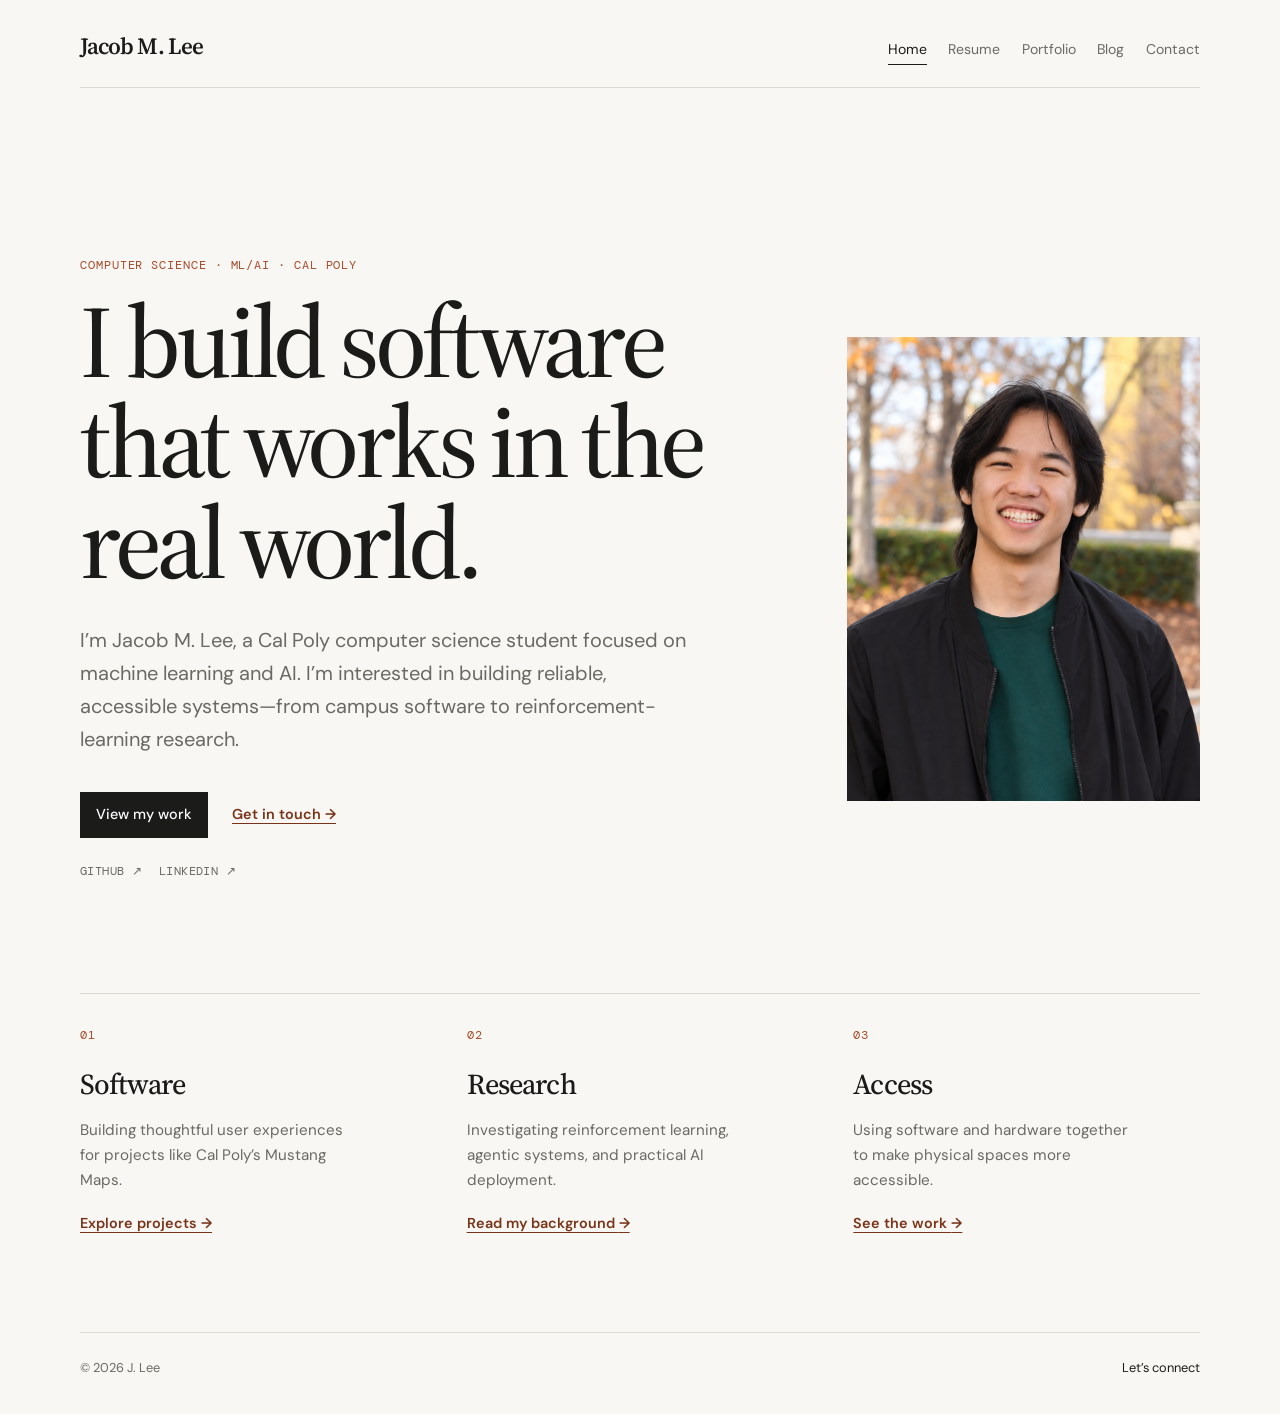
==== index.html @ ea88ec27 "Add portrait and social profiles" ====
<!DOCTYPE html>
<html lang="en">
  <head>
    <meta charset="UTF-8">
    <meta name="viewport" content="width=device-width, initial-scale=1.0">
    <title>Jacob M. Lee — Personal Website</title>
    <link rel="stylesheet" href="styles.css">
  </head>
  <body>
    <nav class="navbar" aria-label="Main navigation">
      <a class="wordmark" href="index.html">Jacob M. Lee</a>
      <ul>
        <li><a class="current" href="index.html">Home</a></li>
        <li><a href="resume.html">Resume</a></li>
        <li><a href="portfolio.html">Portfolio</a></li>
        <li><a href="blog.html">Blog</a></li>
        <li><a href="contact.html">Contact</a></li>
      </ul>
    </nav>
    <main>
      <section class="hero" aria-labelledby="intro-heading">
        <div class="hero-content">
          <p class="eyebrow">Computer Science · ML/AI · Cal Poly</p>
          <h1 id="intro-heading">I build software that works in the real world.</h1>
          <p class="hero-copy">I’m Jacob M. Lee, a Cal Poly computer science student focused on machine learning and AI. I’m interested in building reliable, accessible systems—from campus software to reinforcement-learning research.</p>
          <div class="hero-links">
            <a class="button" href="portfolio.html">View my work</a>
            <a class="text-link" href="contact.html">Get in touch <span aria-hidden="true">→</span></a>
          </div>
          <div class="social-links" aria-label="Social links">
            <a href="https://github.com/JMLee1231" target="_blank" rel="noopener noreferrer">GitHub <span aria-hidden="true">↗</span></a>
            <a href="https://www.linkedin.com/in/jacob-lee-8314b5282/" target="_blank" rel="noopener noreferrer">LinkedIn <span aria-hidden="true">↗</span></a>
          </div>
        </div>
        <figure class="portrait"><img src="jacob-m-lee-portrait.png" alt="Jacob M. Lee smiling outdoors"></figure>
      </section>
      <section class="intro-grid" aria-label="Site overview">
        <div><p class="eyebrow">01</p><h2>Software</h2><p>Building thoughtful user experiences for projects like Cal Poly’s Mustang Maps.</p><a class="text-link" href="portfolio.html">Explore projects <span aria-hidden="true">→</span></a></div>
        <div><p class="eyebrow">02</p><h2>Research</h2><p>Investigating reinforcement learning, agentic systems, and practical AI deployment.</p><a class="text-link" href="resume.html">Read my background <span aria-hidden="true">→</span></a></div>
        <div><p class="eyebrow">03</p><h2>Access</h2><p>Using software and hardware together to make physical spaces more accessible.</p><a class="text-link" href="portfolio.html">See the work <span aria-hidden="true">→</span></a></div>
      </section>
    </main>
    <footer class="footer"><span>© 2026 J. Lee</span><a href="contact.html">Let’s connect</a></footer>
  </body>
</html>
---- styles.css ----
@import url("https://fonts.googleapis.com/css2?family=DM+Mono:wght@400;500&family=DM+Sans:opsz,wght@9..40,400;9..40,500;9..40,600&family=Source+Serif+4:opsz,wght@8..60,500;8..60,600&display=swap");

:root {
  --ink: #1b1b1a;
  --muted: #6b6963;
  --paper: #f8f7f3;
  --surface: #fffefa;
  --rule: #dcd9d0;
  --accent: #a64b2a;
  --accent-dark: #783318;
  --serif: "Source Serif 4", Georgia, serif;
  --sans: "DM Sans", Arial, sans-serif;
  --mono: "DM Mono", monospace;
}

* { box-sizing: border-box; }

html { scroll-behavior: smooth; }

body {
  margin: 0;
  color: var(--ink);
  background: var(--paper);
  font-family: var(--sans);
  font-size: 16px;
  line-height: 1.65;
}

a { color: inherit; }
a:focus-visible { outline: 2px solid var(--accent); outline-offset: 4px; }

.navbar {
  display: flex;
  align-items: baseline;
  justify-content: space-between;
  width: min(1120px, calc(100% - 3rem));
  margin: 0 auto;
  padding: 1.7rem 0 1.35rem;
  border-bottom: 1px solid var(--rule);
}

.wordmark {
  font-family: var(--serif);
  font-size: 1.45rem;
  font-weight: 600;
  letter-spacing: -0.04em;
  text-decoration: none;
}

.navbar ul {
  display: flex;
  flex-wrap: wrap;
  gap: 1.35rem;
  margin: 0;
  padding: 0;
  list-style: none;
}

.navbar li a {
  color: var(--muted);
  font-size: 0.88rem;
  text-decoration: none;
}

.navbar li a:hover, .navbar li a.current { color: var(--ink); }
.navbar li a.current { padding-bottom: 0.35rem; border-bottom: 1px solid var(--ink); }

main { width: min(1120px, calc(100% - 3rem)); min-height: calc(100vh - 180px); margin: 0 auto; }

.hero { display: grid; grid-template-columns: minmax(0, 1fr) minmax(220px, 0.52fr); gap: clamp(2.5rem, 7vw, 6rem); align-items: center; padding: clamp(5rem, 14vw, 10.5rem) 0 clamp(4rem, 10vw, 7rem); }
.hero-content { max-width: 760px; }
.eyebrow { margin: 0 0 1rem; color: var(--accent); font-family: var(--mono); font-size: 0.72rem; letter-spacing: 0.08em; text-transform: uppercase; }

.hero h1, .page-title, .empty-state h2 {
  margin: 0;
  font-family: var(--serif);
  font-weight: 500;
  letter-spacing: -0.045em;
  line-height: 0.98;
}

.hero h1 { max-width: 760px; font-size: clamp(3.35rem, 8vw, 6.7rem); }
.hero-copy { max-width: 620px; margin: 2rem 0 0; color: var(--muted); font-size: clamp(1.05rem, 2vw, 1.25rem); }

.hero-links { display: flex; align-items: center; gap: 1.5rem; margin-top: 2.25rem; }
.button { display: inline-block; padding: 0.7rem 1rem; color: #fff; background: var(--ink); font-size: 0.9rem; font-weight: 500; text-decoration: none; transition: background 160ms ease; }
.button:hover { background: var(--accent-dark); }
.text-link { color: var(--accent-dark); font-size: 0.9rem; font-weight: 600; text-underline-offset: 0.25em; }
.text-link:hover { color: var(--accent); }
.social-links { display: flex; gap: 1rem; margin-top: 1.5rem; }
.social-links a, .contact-social a { color: var(--muted); font-family: var(--mono); font-size: 0.72rem; letter-spacing: 0.04em; text-decoration: none; text-transform: uppercase; }
.social-links a:hover, .contact-social a:hover { color: var(--accent); }
.portrait { aspect-ratio: 0.76; margin: 0; overflow: hidden; background: #ddd8cf; }
.portrait img { width: 100%; height: 100%; object-fit: cover; }

.intro-grid { display: grid; grid-template-columns: repeat(3, 1fr); gap: 2.5rem; padding: 2rem 0 6rem; border-top: 1px solid var(--rule); }
.intro-grid h2 { margin: 0 0 0.6rem; font-family: var(--serif); font-size: 1.8rem; font-weight: 500; letter-spacing: -0.03em; }
.intro-grid div > p:not(.eyebrow) { max-width: 285px; margin: 0 0 1rem; color: var(--muted); font-size: 0.95rem; }

.page-header { max-width: 680px; padding: clamp(4.5rem, 10vw, 7rem) 0 3.5rem; }
.page-title { font-size: clamp(3rem, 6vw, 5rem); }
.page-header > p:last-child { margin: 1.4rem 0 0; color: var(--muted); font-size: 1.1rem; }
.contact-social { display: flex; gap: 1rem; margin-top: 1.4rem; }

.project { display: grid; grid-template-columns: 1.05fr 0.95fr; gap: clamp(2rem, 6vw, 5rem); align-items: center; padding: 3rem 0; border-top: 1px solid var(--rule); }
.project-list { padding-bottom: 5rem; }
.project-preview { display: flex; flex-direction: column; justify-content: space-between; aspect-ratio: 1.35; padding: 1.5rem; color: #fff; background: #263a34; text-decoration: none; }
.map-preview { background: #263a34; }
.access-preview { background: #7a5537; }
.research-preview { background: #304b6d; }
.project-preview span { font-family: var(--serif); font-size: clamp(3rem, 8vw, 6rem); line-height: 1; }
.project-preview small { font-family: var(--mono); font-size: 0.68rem; letter-spacing: 0.08em; text-transform: uppercase; }
.project-meta { margin: 0 0 0.7rem; color: var(--accent); font-family: var(--mono); font-size: 0.72rem; letter-spacing: 0.06em; text-transform: uppercase; }
.project-name { margin: 0; font-family: var(--serif); font-size: clamp(2rem, 4vw, 3rem); font-weight: 500; letter-spacing: -0.04em; line-height: 1.1; }
.project-description { margin: 1rem 0 1.25rem; color: var(--muted); }

.resume, #contact-form { max-width: 780px; padding-bottom: 6rem; }
.resume-downloads { display: flex; flex-wrap: wrap; gap: 1.5rem; margin: -1.5rem 0 3rem; }
.download-link { display: inline-block; padding-bottom: 0.2rem; color: var(--accent-dark); font-size: 0.9rem; font-weight: 600; text-decoration: none; border-bottom: 1px solid currentColor; }
.download-link span { margin-left: 0.35rem; color: var(--muted); font-family: var(--mono); font-size: 0.65rem; letter-spacing: 0.08em; }
.section { padding: 2rem 0; border-top: 1px solid var(--rule); }
.section-title { margin: 0 0 1rem; font-family: var(--serif); font-size: 1.65rem; font-weight: 500; letter-spacing: -0.025em; }
.entry + .entry { margin-top: 1.5rem; }
.entry-title { margin: 0; font-size: 1rem; font-weight: 600; }
.entry-info, .entry-description { margin: 0.2rem 0; color: var(--muted); }
.entry-description { max-width: 600px; }
.course-list, .skill-list { display: flex; flex-wrap: wrap; gap: 0.65rem; margin: 0; padding: 0; list-style: none; }
.course-list li, .skill-list li { padding: 0.35rem 0.6rem; border: 1px solid var(--rule); font-size: 0.85rem; }

#contact-form { display: grid; gap: 1.5rem; max-width: 620px; }
.form-row { display: grid; gap: 0.45rem; }
label { font-size: 0.88rem; font-weight: 600; }
input, textarea { width: 100%; padding: 0.75rem 0; color: var(--ink); background: transparent; font: inherit; border: 0; border-bottom: 1px solid var(--rule); border-radius: 0; }
textarea { min-height: 8rem; resize: vertical; }
input:focus, textarea:focus { outline: 0; border-color: var(--accent); }
input[type="submit"] { width: fit-content; margin-top: 0.35rem; padding: 0.75rem 1rem; color: #fff; background: var(--ink); border: 0; cursor: pointer; font-size: 0.9rem; font-weight: 500; }
input[type="submit"]:hover { background: var(--accent-dark); }

.empty-state { max-width: 720px; padding: 2.5rem 0 6rem; border-top: 1px solid var(--rule); }
.empty-state h2 { font-size: clamp(2rem, 4vw, 3.2rem); }
.empty-state > p:last-child { max-width: 480px; color: var(--muted); }

.footer { display: flex; justify-content: space-between; width: min(1120px, calc(100% - 3rem)); margin: 0 auto; padding: 1.5rem 0 2.25rem; color: var(--muted); border-top: 1px solid var(--rule); font-size: 0.8rem; }
.footer a { color: var(--ink); text-decoration: none; }
.footer a:hover { color: var(--accent); }

@media (max-width: 700px) {
  .navbar { align-items: flex-start; flex-direction: column; gap: 1rem; }
  .navbar ul { gap: 0.75rem 1rem; }
  .hero, .intro-grid, .project { grid-template-columns: 1fr; gap: 2rem; }
  .portrait { width: min(360px, 100%); }
  .intro-grid { gap: 2.25rem; }
  .hero-links { align-items: flex-start; flex-direction: column; gap: 1rem; }
}

@media (max-width: 420px) {
  main, .navbar, .footer { width: min(100% - 2rem, 1120px); }
  .navbar ul { font-size: 0.84rem; }
}
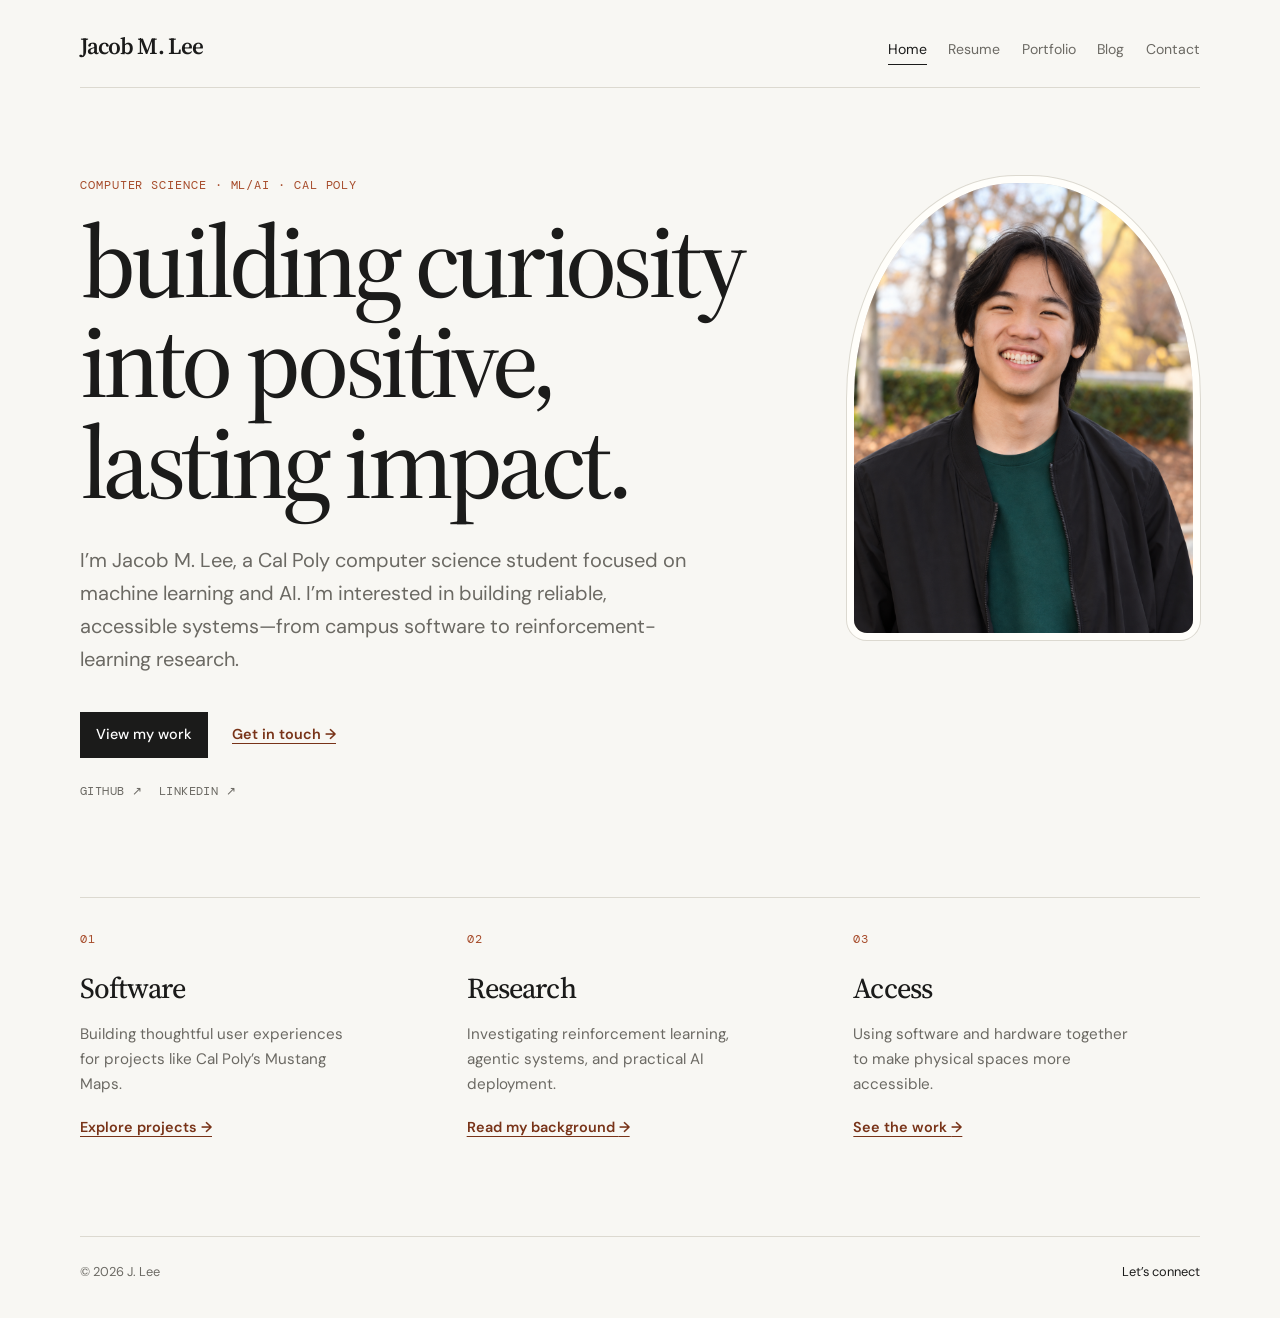
==== commit 5a629b7e: "Refine landing page hero" ====
--- a/index.html
+++ b/index.html
@@ -21,7 +21,7 @@
       <section class="hero" aria-labelledby="intro-heading">
         <div class="hero-content">
           <p class="eyebrow">Computer Science · ML/AI · Cal Poly</p>
-          <h1 id="intro-heading">I build software that works in the real world.</h1>
+          <h1 id="intro-heading">building curiosity into positive, lasting impact.</h1>
           <p class="hero-copy">I’m Jacob M. Lee, a Cal Poly computer science student focused on machine learning and AI. I’m interested in building reliable, accessible systems—from campus software to reinforcement-learning research.</p>
           <div class="hero-links">
             <a class="button" href="portfolio.html">View my work</a>
--- a/styles.css
+++ b/styles.css
@@ -67,7 +67,7 @@
 
 main { width: min(1120px, calc(100% - 3rem)); min-height: calc(100vh - 180px); margin: 0 auto; }
 
-.hero { display: grid; grid-template-columns: minmax(0, 1fr) minmax(220px, 0.52fr); gap: clamp(2.5rem, 7vw, 6rem); align-items: center; padding: clamp(5rem, 14vw, 10.5rem) 0 clamp(4rem, 10vw, 7rem); }
+.hero { display: grid; grid-template-columns: minmax(0, 1fr) minmax(220px, 0.52fr); gap: clamp(2.5rem, 7vw, 6rem); align-items: start; padding: clamp(3.25rem, 7vw, 5.5rem) 0 clamp(4rem, 8vw, 6rem); }
 .hero-content { max-width: 760px; }
 .eyebrow { margin: 0 0 1rem; color: var(--accent); font-family: var(--mono); font-size: 0.72rem; letter-spacing: 0.08em; text-transform: uppercase; }
 
@@ -90,7 +90,7 @@
 .social-links { display: flex; gap: 1rem; margin-top: 1.5rem; }
 .social-links a, .contact-social a { color: var(--muted); font-family: var(--mono); font-size: 0.72rem; letter-spacing: 0.04em; text-decoration: none; text-transform: uppercase; }
 .social-links a:hover, .contact-social a:hover { color: var(--accent); }
-.portrait { aspect-ratio: 0.76; margin: 0; overflow: hidden; background: #ddd8cf; }
+.portrait { align-self: start; aspect-ratio: 0.76; margin: 0; overflow: hidden; background: #ddd8cf; border: 7px solid var(--surface); border-radius: 48% 48% 1.25rem 1.25rem; box-shadow: 0 0 0 1px var(--rule); }
 .portrait img { width: 100%; height: 100%; object-fit: cover; }
 
 .intro-grid { display: grid; grid-template-columns: repeat(3, 1fr); gap: 2.5rem; padding: 2rem 0 6rem; border-top: 1px solid var(--rule); }
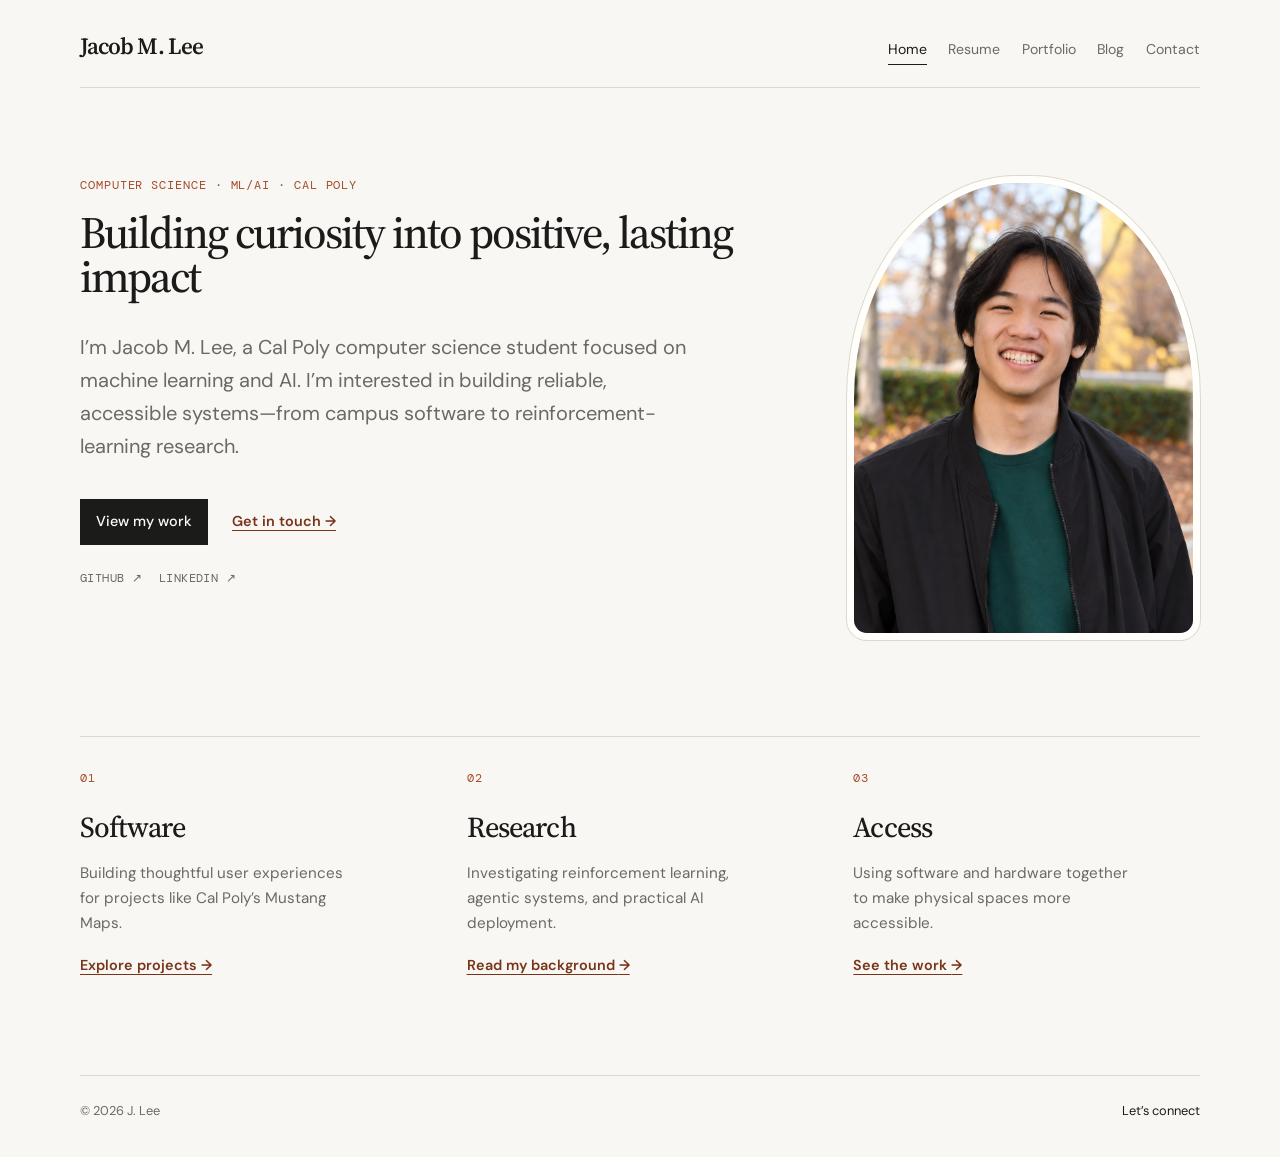
==== commit 8f699dc6: "Improve hero and contact confirmation" ====
--- a/index.html
+++ b/index.html
@@ -21,7 +21,7 @@
       <section class="hero" aria-labelledby="intro-heading">
         <div class="hero-content">
           <p class="eyebrow">Computer Science · ML/AI · Cal Poly</p>
-          <h1 id="intro-heading">building curiosity into positive, lasting impact.</h1>
+          <h1 id="intro-heading">Building curiosity into positive, lasting impact</h1>
           <p class="hero-copy">I’m Jacob M. Lee, a Cal Poly computer science student focused on machine learning and AI. I’m interested in building reliable, accessible systems—from campus software to reinforcement-learning research.</p>
           <div class="hero-links">
             <a class="button" href="portfolio.html">View my work</a>
--- a/styles.css
+++ b/styles.css
@@ -79,7 +79,7 @@
   line-height: 0.98;
 }
 
-.hero h1 { max-width: 760px; font-size: clamp(3.35rem, 8vw, 6.7rem); }
+.hero h1 { max-width: 760px; font-size: clamp(2.5rem, 3.5vw, 3.25rem); }
 .hero-copy { max-width: 620px; margin: 2rem 0 0; color: var(--muted); font-size: clamp(1.05rem, 2vw, 1.25rem); }
 
 .hero-links { display: flex; align-items: center; gap: 1.5rem; margin-top: 2.25rem; }
@@ -128,6 +128,8 @@
 .course-list li, .skill-list li { padding: 0.35rem 0.6rem; border: 1px solid var(--rule); font-size: 0.85rem; }
 
 #contact-form { display: grid; gap: 1.5rem; max-width: 620px; }
+.form-confirmation { max-width: 620px; margin: 0 0 1.5rem; padding: 0.9rem 1rem; color: #245b3b; background: #e7f0e8; border-left: 3px solid #3e7b54; font-size: 0.92rem; }
+.honeypot { display: none; }
 .form-row { display: grid; gap: 0.45rem; }
 label { font-size: 0.88rem; font-weight: 600; }
 input, textarea { width: 100%; padding: 0.75rem 0; color: var(--ink); background: transparent; font: inherit; border: 0; border-bottom: 1px solid var(--rule); border-radius: 0; }
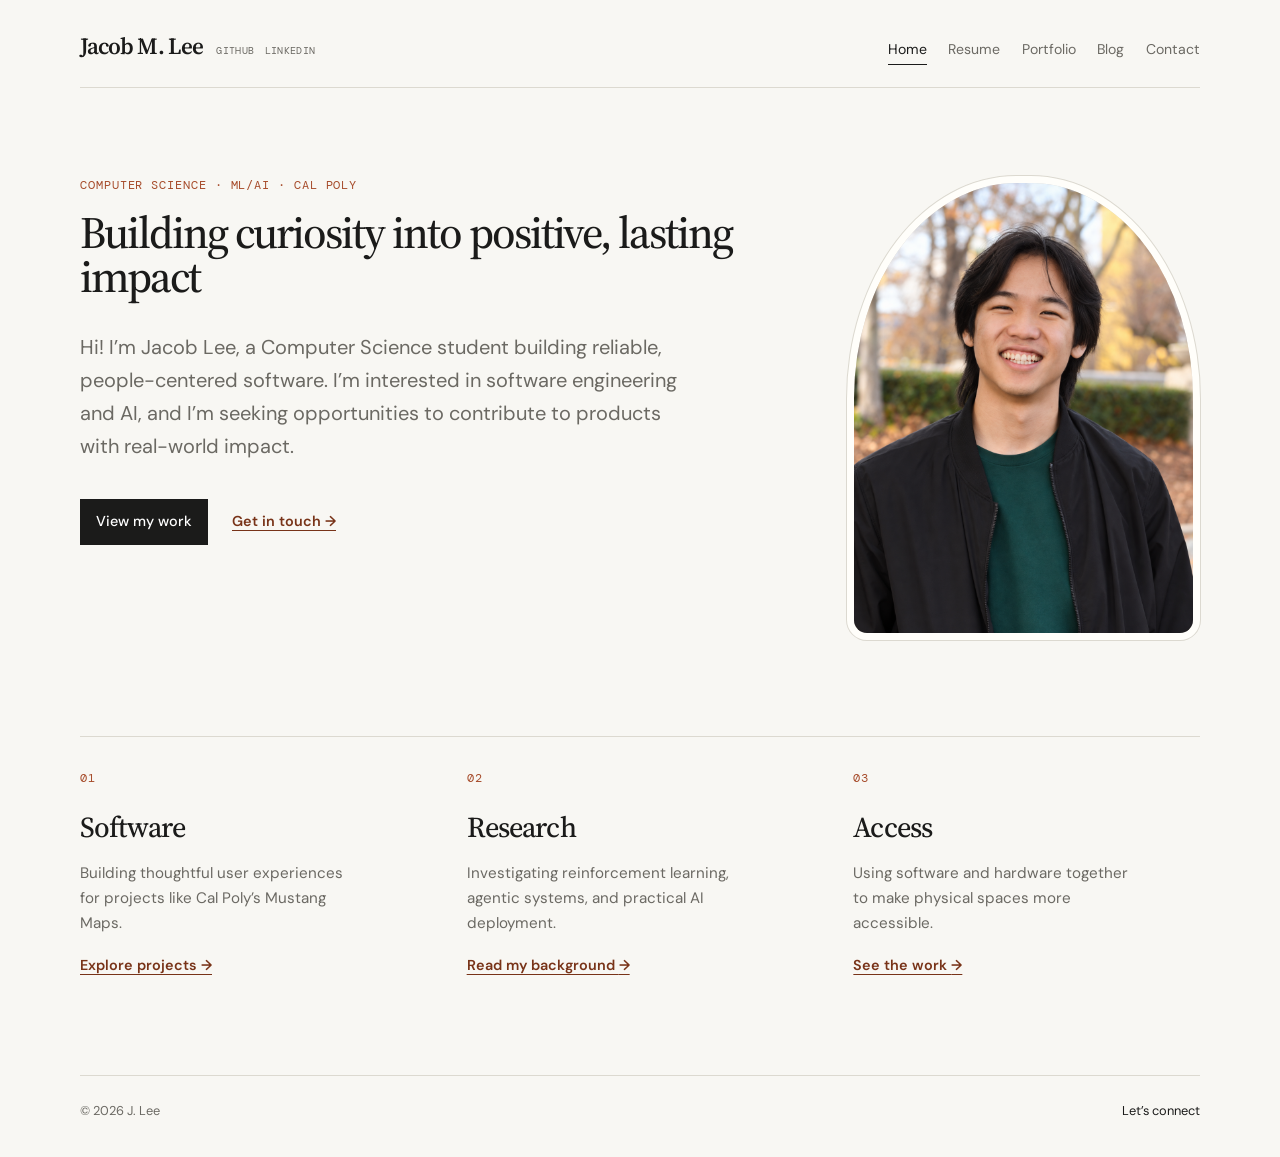
==== commit f76ea93c: "Refine personal site content and navigation" ====
--- a/index.html
+++ b/index.html
@@ -8,7 +8,7 @@
   </head>
   <body>
     <nav class="navbar" aria-label="Main navigation">
-      <a class="wordmark" href="index.html">Jacob M. Lee</a>
+      <div class="brand"><a class="wordmark" href="index.html">Jacob M. Lee</a><div class="header-social" aria-label="Social links"><a href="https://github.com/JMLee1231" target="_blank" rel="noopener noreferrer">GitHub</a><a href="https://www.linkedin.com/in/jacob-lee-8314b5282/" target="_blank" rel="noopener noreferrer">LinkedIn</a></div></div>
       <ul>
         <li><a class="current" href="index.html">Home</a></li>
         <li><a href="resume.html">Resume</a></li>
@@ -22,14 +22,10 @@
         <div class="hero-content">
           <p class="eyebrow">Computer Science · ML/AI · Cal Poly</p>
           <h1 id="intro-heading">Building curiosity into positive, lasting impact</h1>
-          <p class="hero-copy">I’m Jacob M. Lee, a Cal Poly computer science student focused on machine learning and AI. I’m interested in building reliable, accessible systems—from campus software to reinforcement-learning research.</p>
+          <p class="hero-copy">Hi! I’m Jacob Lee, a Computer Science student building reliable, people-centered software. I’m interested in software engineering and AI, and I’m seeking opportunities to contribute to products with real-world impact.</p>
           <div class="hero-links">
             <a class="button" href="portfolio.html">View my work</a>
             <a class="text-link" href="contact.html">Get in touch <span aria-hidden="true">→</span></a>
-          </div>
-          <div class="social-links" aria-label="Social links">
-            <a href="https://github.com/JMLee1231" target="_blank" rel="noopener noreferrer">GitHub <span aria-hidden="true">↗</span></a>
-            <a href="https://www.linkedin.com/in/jacob-lee-8314b5282/" target="_blank" rel="noopener noreferrer">LinkedIn <span aria-hidden="true">↗</span></a>
           </div>
         </div>
         <figure class="portrait"><img src="jacob-m-lee-portrait.png" alt="Jacob M. Lee smiling outdoors"></figure>
--- a/styles.css
+++ b/styles.css
@@ -47,6 +47,11 @@
   text-decoration: none;
 }
 
+.brand { display: flex; align-items: baseline; gap: 0.85rem; }
+.header-social { display: flex; gap: 0.65rem; }
+.header-social a { color: var(--muted); font-family: var(--mono); font-size: 0.65rem; letter-spacing: 0.03em; text-decoration: none; text-transform: uppercase; }
+.header-social a:hover { color: var(--accent); }
+
 .navbar ul {
   display: flex;
   flex-wrap: wrap;
@@ -87,9 +92,6 @@
 .button:hover { background: var(--accent-dark); }
 .text-link { color: var(--accent-dark); font-size: 0.9rem; font-weight: 600; text-underline-offset: 0.25em; }
 .text-link:hover { color: var(--accent); }
-.social-links { display: flex; gap: 1rem; margin-top: 1.5rem; }
-.social-links a, .contact-social a { color: var(--muted); font-family: var(--mono); font-size: 0.72rem; letter-spacing: 0.04em; text-decoration: none; text-transform: uppercase; }
-.social-links a:hover, .contact-social a:hover { color: var(--accent); }
 .portrait { align-self: start; aspect-ratio: 0.76; margin: 0; overflow: hidden; background: #ddd8cf; border: 7px solid var(--surface); border-radius: 48% 48% 1.25rem 1.25rem; box-shadow: 0 0 0 1px var(--rule); }
 .portrait img { width: 100%; height: 100%; object-fit: cover; }
 
@@ -100,7 +102,6 @@
 .page-header { max-width: 680px; padding: clamp(4.5rem, 10vw, 7rem) 0 3.5rem; }
 .page-title { font-size: clamp(3rem, 6vw, 5rem); }
 .page-header > p:last-child { margin: 1.4rem 0 0; color: var(--muted); font-size: 1.1rem; }
-.contact-social { display: flex; gap: 1rem; margin-top: 1.4rem; }
 
 .project { display: grid; grid-template-columns: 1.05fr 0.95fr; gap: clamp(2rem, 6vw, 5rem); align-items: center; padding: 3rem 0; border-top: 1px solid var(--rule); }
 .project-list { padding-bottom: 5rem; }
@@ -148,6 +149,7 @@
 
 @media (max-width: 700px) {
   .navbar { align-items: flex-start; flex-direction: column; gap: 1rem; }
+  .brand { flex-wrap: wrap; }
   .navbar ul { gap: 0.75rem 1rem; }
   .hero, .intro-grid, .project { grid-template-columns: 1fr; gap: 2rem; }
   .portrait { width: min(360px, 100%); }
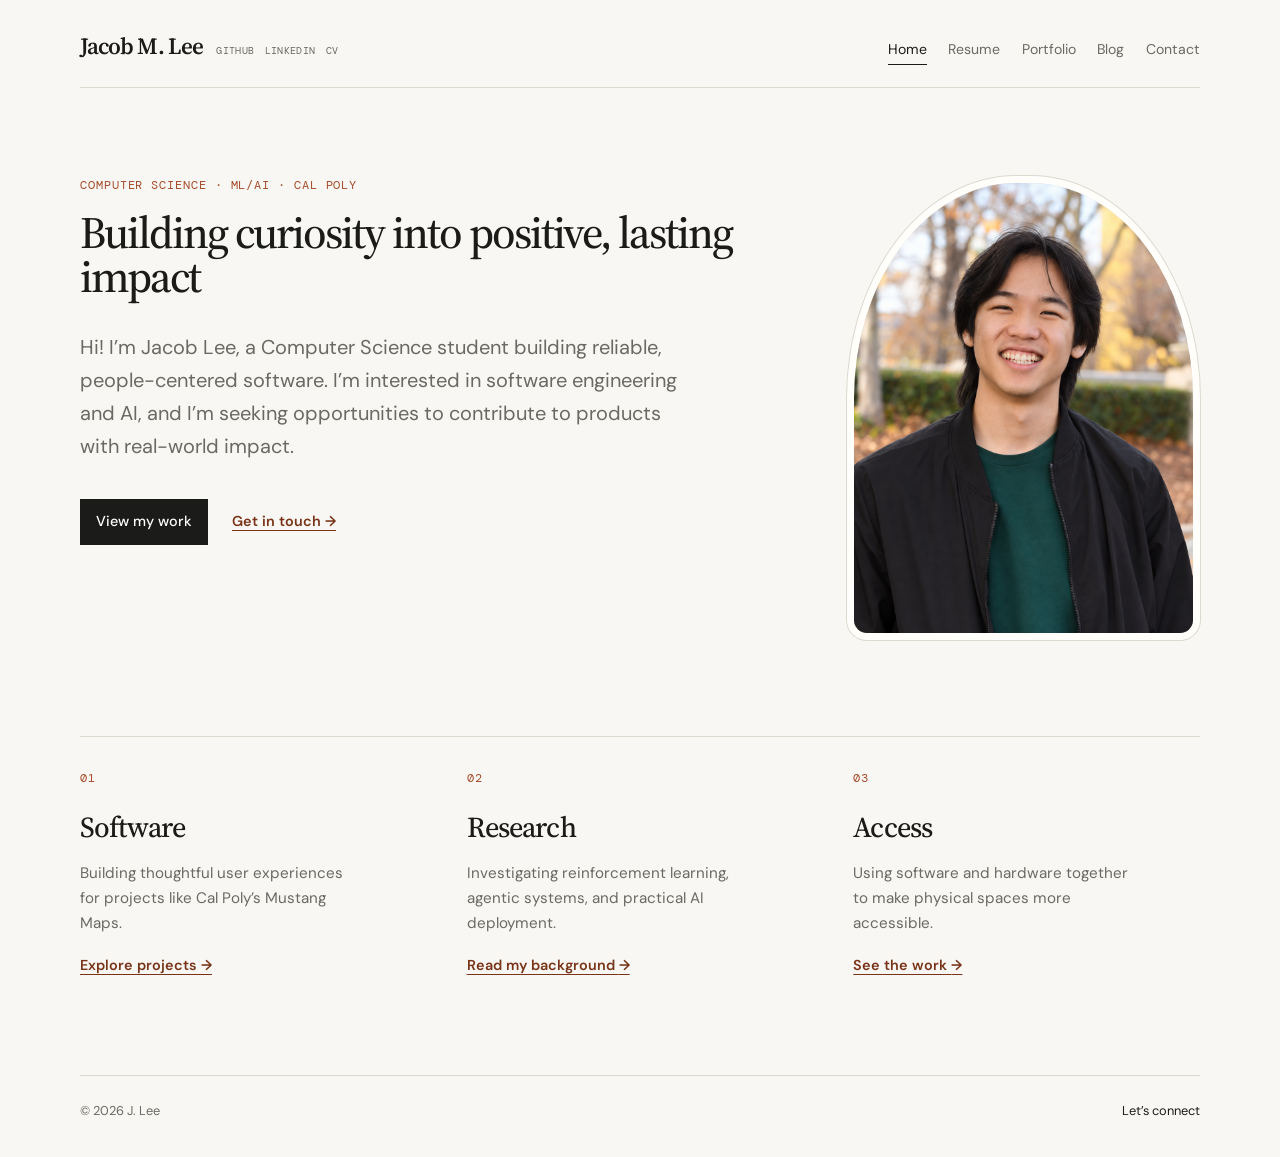
==== commit 40f101cc: "Add CV link and verified coursework" ====
--- a/index.html
+++ b/index.html
@@ -8,7 +8,7 @@
   </head>
   <body>
     <nav class="navbar" aria-label="Main navigation">
-      <div class="brand"><a class="wordmark" href="index.html">Jacob M. Lee</a><div class="header-social" aria-label="Social links"><a href="https://github.com/JMLee1231" target="_blank" rel="noopener noreferrer">GitHub</a><a href="https://www.linkedin.com/in/jacob-lee-8314b5282/" target="_blank" rel="noopener noreferrer">LinkedIn</a></div></div>
+      <div class="brand"><a class="wordmark" href="index.html">Jacob M. Lee</a><div class="header-social" aria-label="Social links"><a href="https://github.com/JMLee1231" target="_blank" rel="noopener noreferrer">GitHub</a><a href="https://www.linkedin.com/in/jacob-lee-8314b5282/" target="_blank" rel="noopener noreferrer">LinkedIn</a><a href="jacob-lee-ai-software-engineering-resume.pdf" target="_blank" rel="noopener noreferrer">CV</a></div></div>
       <ul>
         <li><a class="current" href="index.html">Home</a></li>
         <li><a href="resume.html">Resume</a></li>
--- a/styles.css
+++ b/styles.css
@@ -30,12 +30,17 @@
 a:focus-visible { outline: 2px solid var(--accent); outline-offset: 4px; }
 
 .navbar {
+  position: sticky;
+  top: 0;
+  z-index: 10;
   display: flex;
   align-items: baseline;
   justify-content: space-between;
   width: min(1120px, calc(100% - 3rem));
   margin: 0 auto;
   padding: 1.7rem 0 1.35rem;
+  background: rgba(248, 247, 243, 0.96);
+  backdrop-filter: blur(10px);
   border-bottom: 1px solid var(--rule);
 }
 
@@ -114,6 +119,8 @@
 .project-meta { margin: 0 0 0.7rem; color: var(--accent); font-family: var(--mono); font-size: 0.72rem; letter-spacing: 0.06em; text-transform: uppercase; }
 .project-name { margin: 0; font-family: var(--serif); font-size: clamp(2rem, 4vw, 3rem); font-weight: 500; letter-spacing: -0.04em; line-height: 1.1; }
 .project-description { margin: 1rem 0 1.25rem; color: var(--muted); }
+.project-stack { margin: 0; color: var(--muted); font-size: 0.88rem; }
+.project-stack span { margin-right: 0.5rem; color: var(--ink); font-family: var(--mono); font-size: 0.68rem; letter-spacing: 0.06em; text-transform: uppercase; }
 
 .resume, #contact-form { max-width: 780px; padding-bottom: 6rem; }
 .resume-downloads { display: flex; flex-wrap: wrap; gap: 1.5rem; margin: -1.5rem 0 3rem; }
@@ -127,6 +134,7 @@
 .entry-description { max-width: 600px; }
 .course-list, .skill-list { display: flex; flex-wrap: wrap; gap: 0.65rem; margin: 0; padding: 0; list-style: none; }
 .course-list li, .skill-list li { padding: 0.35rem 0.6rem; border: 1px solid var(--rule); font-size: 0.85rem; }
+.course-list em { color: var(--muted); font-size: 0.8em; }
 
 #contact-form { display: grid; gap: 1.5rem; max-width: 620px; }
 .form-confirmation { max-width: 620px; margin: 0 0 1.5rem; padding: 0.9rem 1rem; color: #245b3b; background: #e7f0e8; border-left: 3px solid #3e7b54; font-size: 0.92rem; }
@@ -140,7 +148,7 @@
 input[type="submit"]:hover { background: var(--accent-dark); }
 
 .empty-state { max-width: 720px; padding: 2.5rem 0 6rem; border-top: 1px solid var(--rule); }
-.empty-state h2 { font-size: clamp(2rem, 4vw, 3.2rem); }
+.empty-state h2 { font-size: clamp(3rem, 6vw, 5rem); }
 .empty-state > p:last-child { max-width: 480px; color: var(--muted); }
 
 .footer { display: flex; justify-content: space-between; width: min(1120px, calc(100% - 3rem)); margin: 0 auto; padding: 1.5rem 0 2.25rem; color: var(--muted); border-top: 1px solid var(--rule); font-size: 0.8rem; }
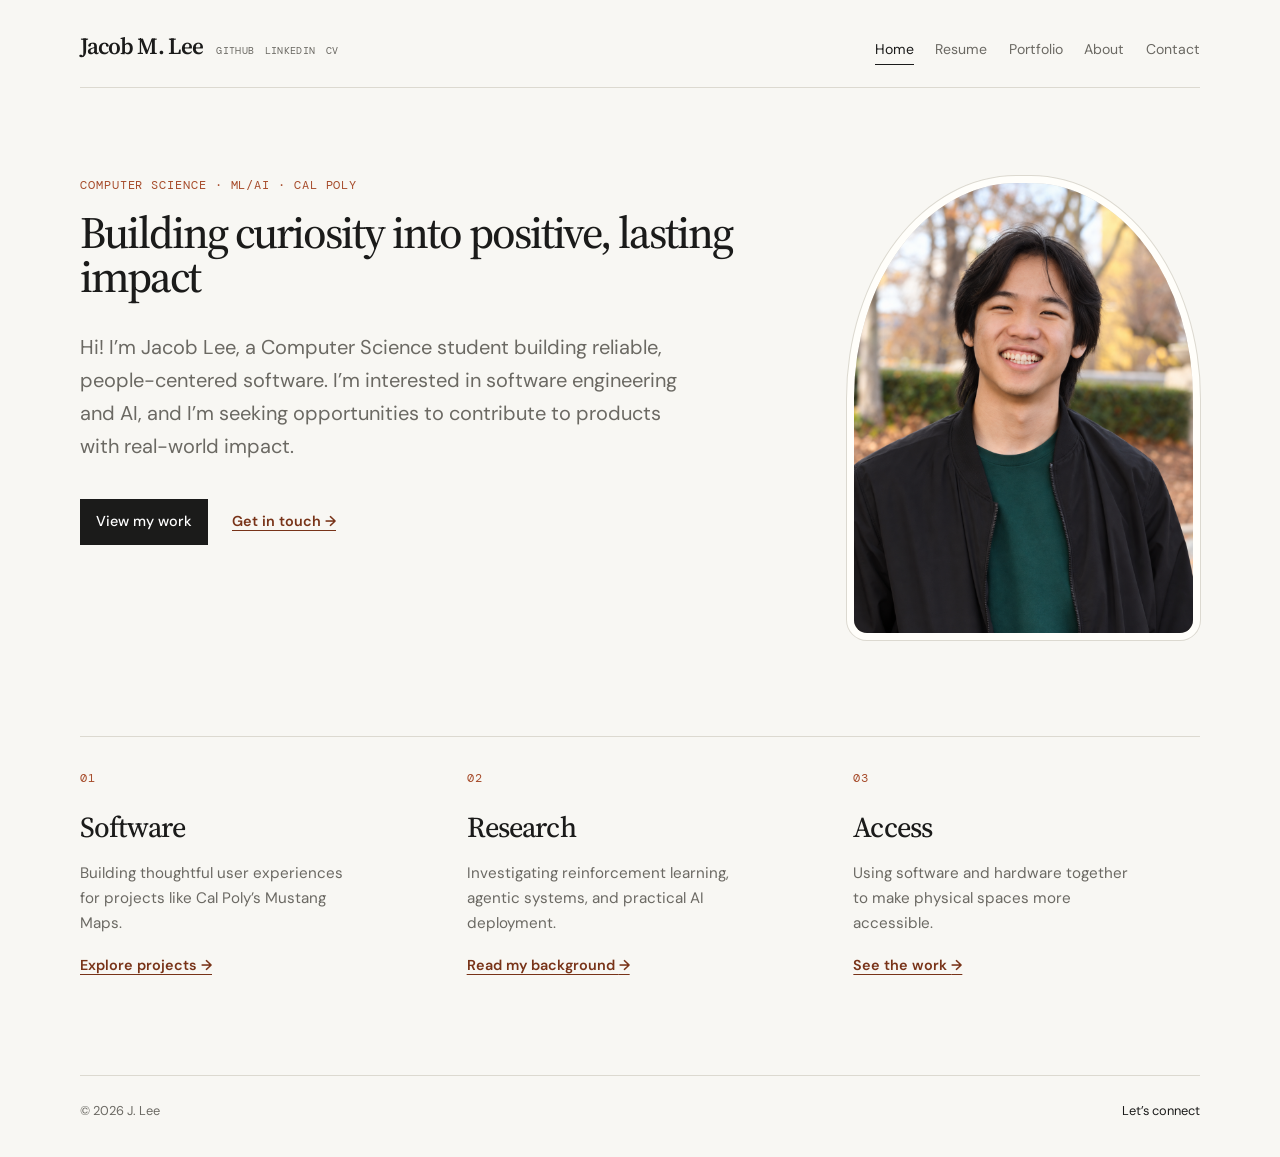
==== commit ad580171: "Redesign about page" ====
--- a/index.html
+++ b/index.html
@@ -13,7 +13,7 @@
         <li><a class="current" href="index.html">Home</a></li>
         <li><a href="resume.html">Resume</a></li>
         <li><a href="portfolio.html">Portfolio</a></li>
-        <li><a href="blog.html">Blog</a></li>
+        <li><a href="blog.html">About</a></li>
         <li><a href="contact.html">Contact</a></li>
       </ul>
     </nav>
--- a/styles.css
+++ b/styles.css
@@ -151,6 +151,19 @@
 .empty-state h2 { font-size: clamp(3rem, 6vw, 5rem); }
 .empty-state > p:last-child { max-width: 480px; color: var(--muted); }
 
+.about-header { max-width: 820px; }
+.about-focus { display: grid; grid-template-columns: 0.8fr 1.2fr; gap: clamp(2rem, 8vw, 8rem); padding: 3.5rem 0; border-top: 1px solid var(--rule); }
+.about-section-heading h2, .about-interests h2 { margin: 0; font-family: var(--serif); font-size: clamp(2.1rem, 4vw, 3.5rem); font-weight: 500; letter-spacing: -0.04em; line-height: 1; }
+.about-section-copy > p { max-width: 600px; margin: 0; color: var(--muted); font-size: 1.1rem; }
+.interest-list { display: flex; flex-wrap: wrap; gap: 0.65rem; margin-top: 1.75rem; }
+.interest-list span { padding: 0.4rem 0.65rem; border: 1px solid var(--rule); font-size: 0.85rem; }
+.about-interests { padding: 4rem 0 6rem; border-top: 1px solid var(--rule); }
+.interest-cards { display: grid; grid-template-columns: repeat(3, 1fr); gap: 1.5rem; margin-top: 2.5rem; }
+.interest-cards article { padding-top: 1.25rem; border-top: 1px solid var(--ink); }
+.interest-cards span { color: var(--accent); font-family: var(--mono); font-size: 0.7rem; }
+.interest-cards h3 { margin: 0.65rem 0 0.4rem; font-family: var(--serif); font-size: 1.65rem; font-weight: 500; letter-spacing: -0.03em; }
+.interest-cards p { margin: 0; color: var(--muted); font-size: 0.92rem; }
+
 .footer { display: flex; justify-content: space-between; width: min(1120px, calc(100% - 3rem)); margin: 0 auto; padding: 1.5rem 0 2.25rem; color: var(--muted); border-top: 1px solid var(--rule); font-size: 0.8rem; }
 .footer a { color: var(--ink); text-decoration: none; }
 .footer a:hover { color: var(--accent); }
@@ -160,6 +173,7 @@
   .brand { flex-wrap: wrap; }
   .navbar ul { gap: 0.75rem 1rem; }
   .hero, .intro-grid, .project { grid-template-columns: 1fr; gap: 2rem; }
+  .about-focus, .interest-cards { grid-template-columns: 1fr; }
   .portrait { width: min(360px, 100%); }
   .intro-grid { gap: 2.25rem; }
   .hero-links { align-items: flex-start; flex-direction: column; gap: 1rem; }
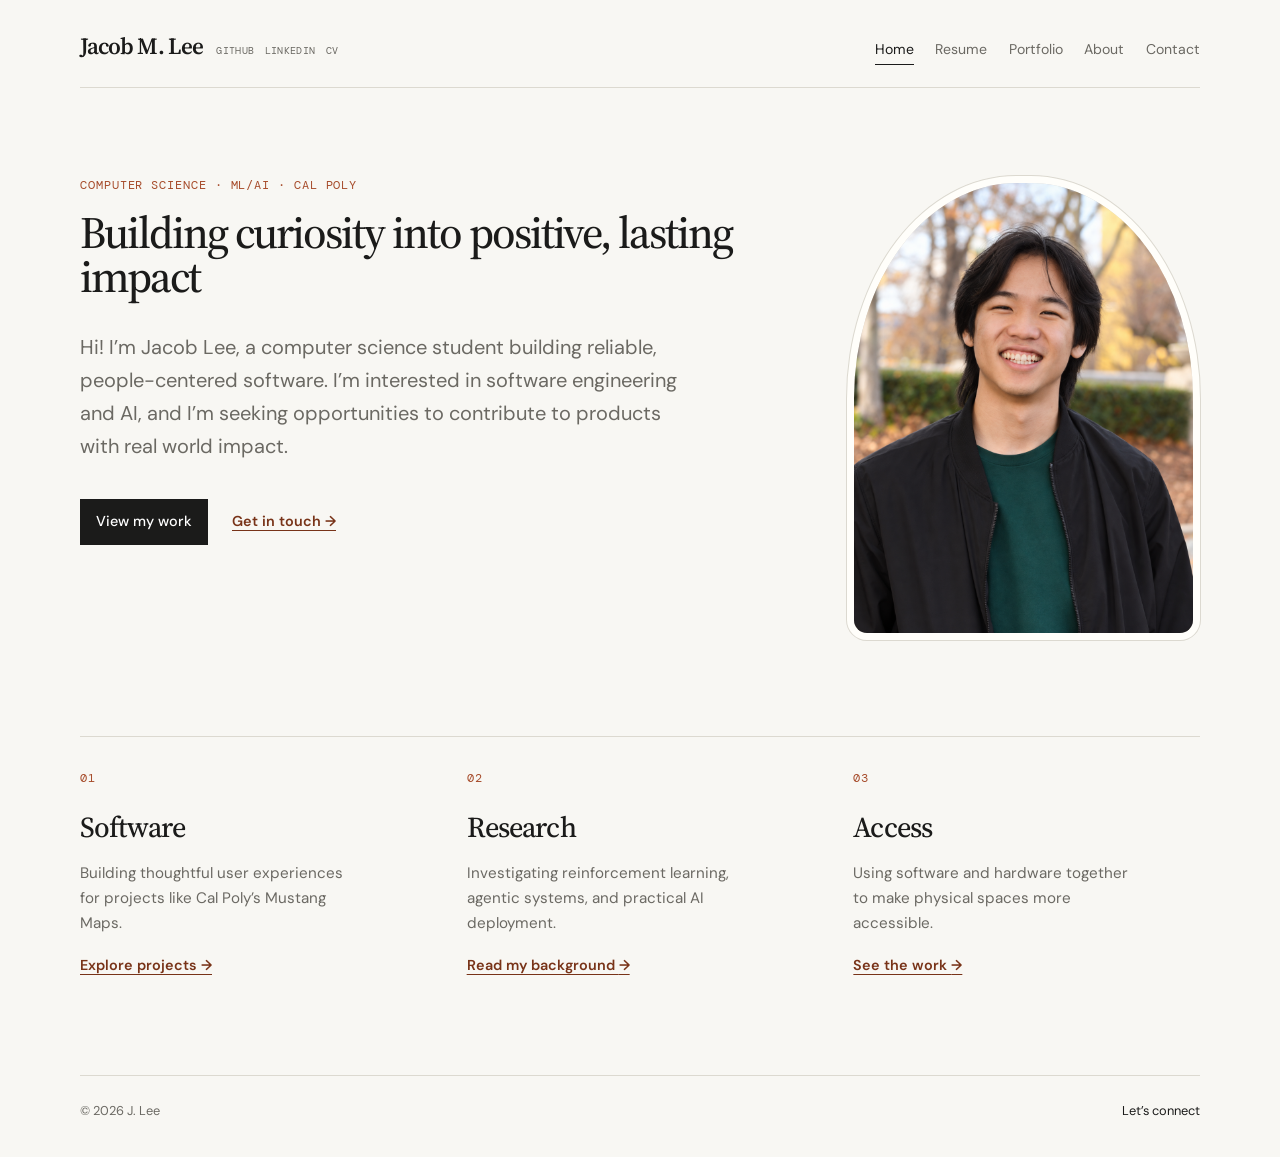
==== commit 876f3aec: "Refine landing page copy" ====
--- a/index.html
+++ b/index.html
@@ -22,7 +22,7 @@
         <div class="hero-content">
           <p class="eyebrow">Computer Science · ML/AI · Cal Poly</p>
           <h1 id="intro-heading">Building curiosity into positive, lasting impact</h1>
-          <p class="hero-copy">Hi! I’m Jacob Lee, a Computer Science student building reliable, people-centered software. I’m interested in software engineering and AI, and I’m seeking opportunities to contribute to products with real-world impact.</p>
+          <p class="hero-copy">Hi! I’m Jacob Lee, a computer science student building reliable, people-centered software. I’m interested in software engineering and AI, and I’m seeking opportunities to contribute to products with real world impact.</p>
           <div class="hero-links">
             <a class="button" href="portfolio.html">View my work</a>
             <a class="text-link" href="contact.html">Get in touch <span aria-hidden="true">→</span></a>
--- a/styles.css
+++ b/styles.css
@@ -106,7 +106,7 @@
 
 .page-header { max-width: 680px; padding: clamp(4.5rem, 10vw, 7rem) 0 3.5rem; }
 .page-title { font-size: clamp(3rem, 6vw, 5rem); }
-.page-header > p:last-child { margin: 1.4rem 0 0; color: var(--muted); font-size: 1.1rem; }
+.page-header > p:last-child, .about-header > p { margin: 1.4rem 0 0; color: var(--muted); font-size: 1.1rem; }
 
 .project { display: grid; grid-template-columns: 1.05fr 0.95fr; gap: clamp(2rem, 6vw, 5rem); align-items: center; padding: 3rem 0; border-top: 1px solid var(--rule); }
 .project-list { padding-bottom: 5rem; }
@@ -154,7 +154,7 @@
 .about-header { max-width: 820px; }
 .about-focus { display: grid; grid-template-columns: 0.8fr 1.2fr; gap: clamp(2rem, 8vw, 8rem); padding: 3.5rem 0; border-top: 1px solid var(--rule); }
 .about-section-heading h2, .about-interests h2 { margin: 0; font-family: var(--serif); font-size: clamp(2.1rem, 4vw, 3.5rem); font-weight: 500; letter-spacing: -0.04em; line-height: 1; }
-.about-section-copy > p { max-width: 600px; margin: 0; color: var(--muted); font-size: 1.1rem; }
+.about-section-copy > p { max-width: 600px; margin: 0; color: var(--muted); font-size: 1.1rem; text-align: left; }
 .interest-list { display: flex; flex-wrap: wrap; gap: 0.65rem; margin-top: 1.75rem; }
 .interest-list span { padding: 0.4rem 0.65rem; border: 1px solid var(--rule); font-size: 0.85rem; }
 .about-interests { padding: 4rem 0 6rem; border-top: 1px solid var(--rule); }
